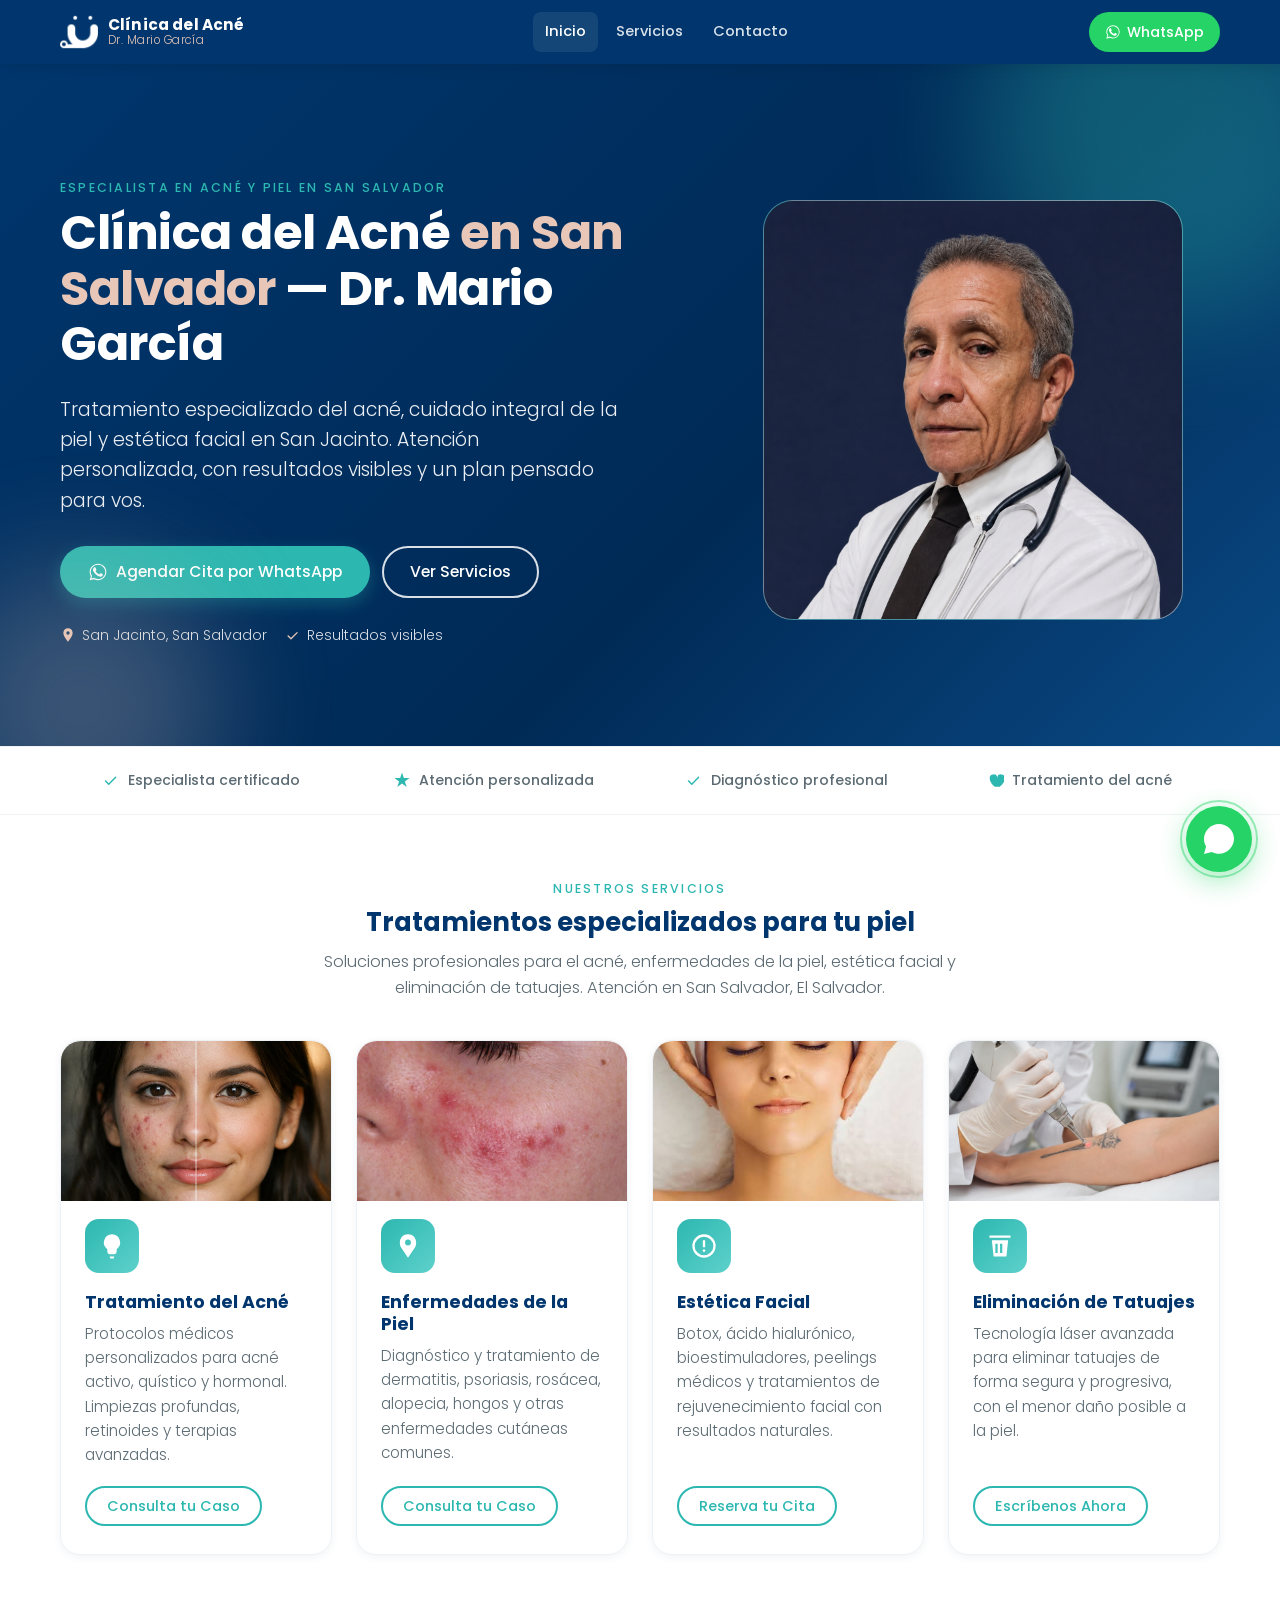
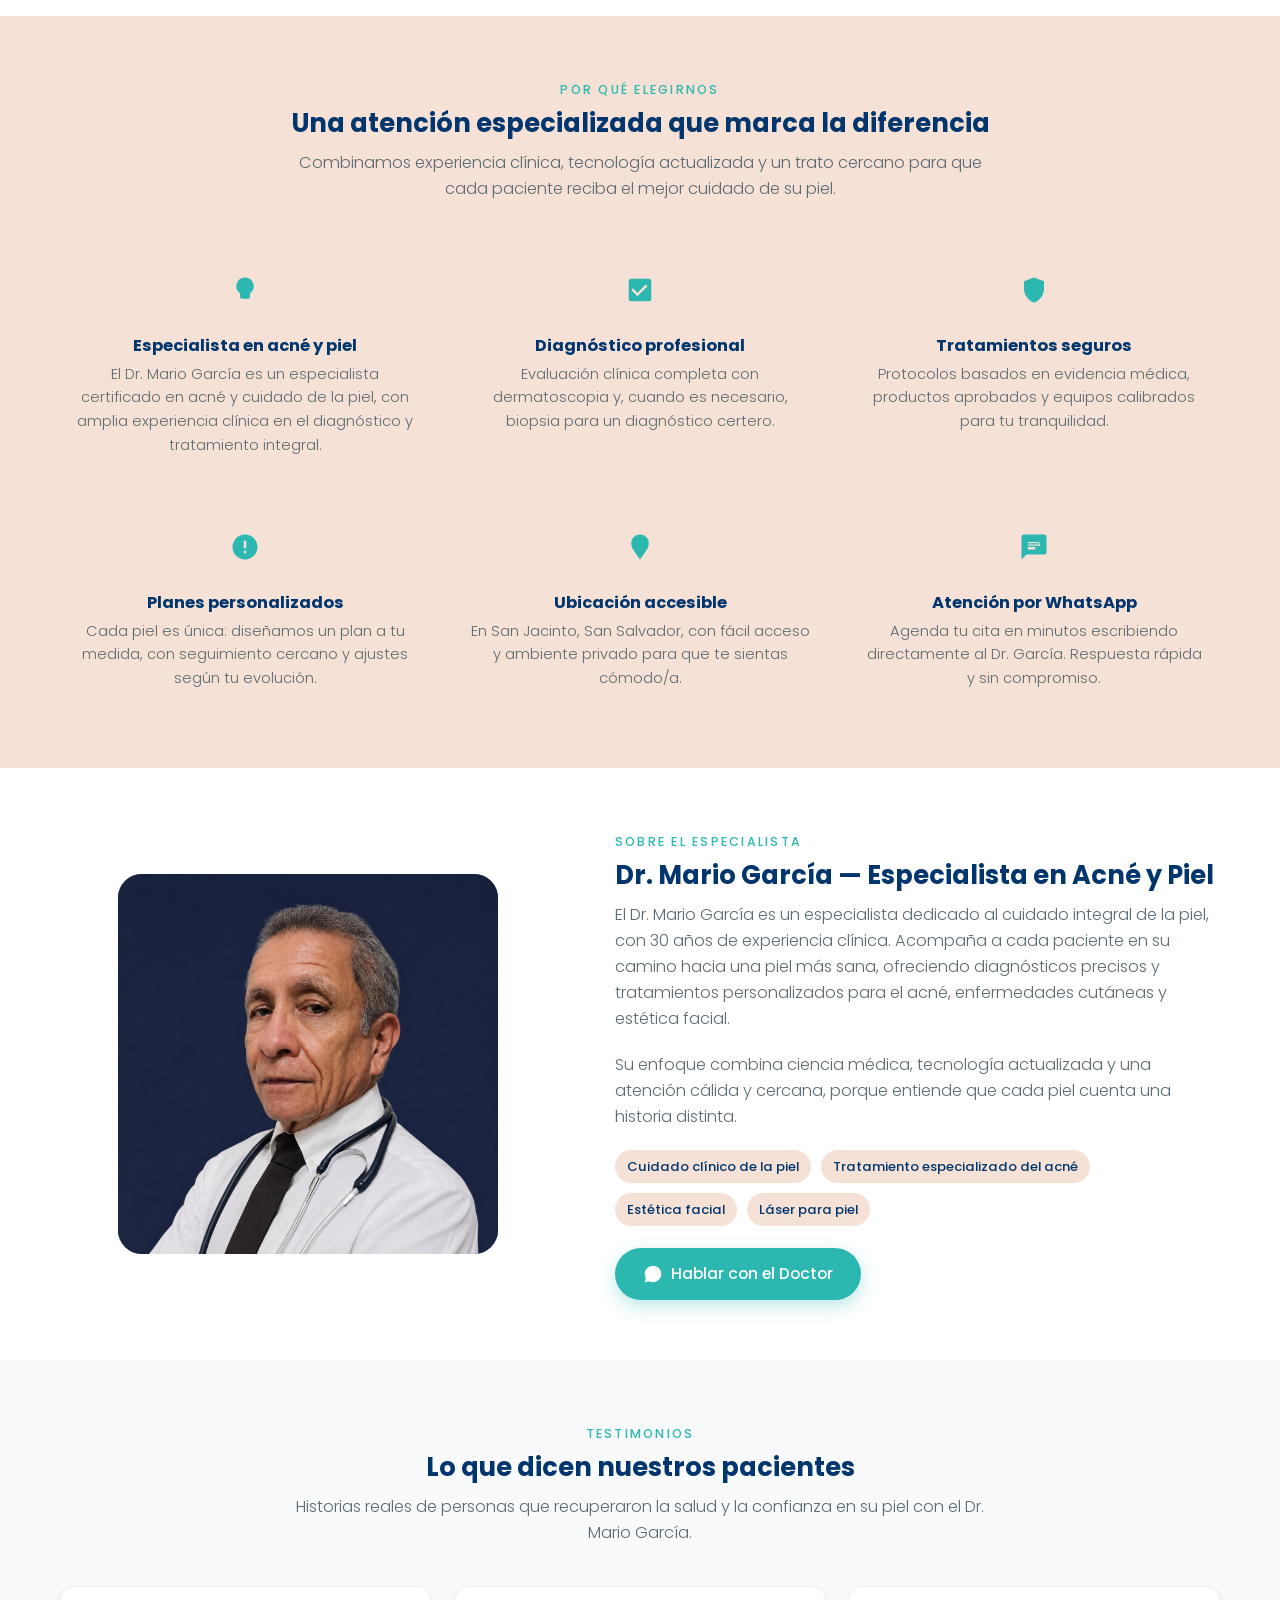
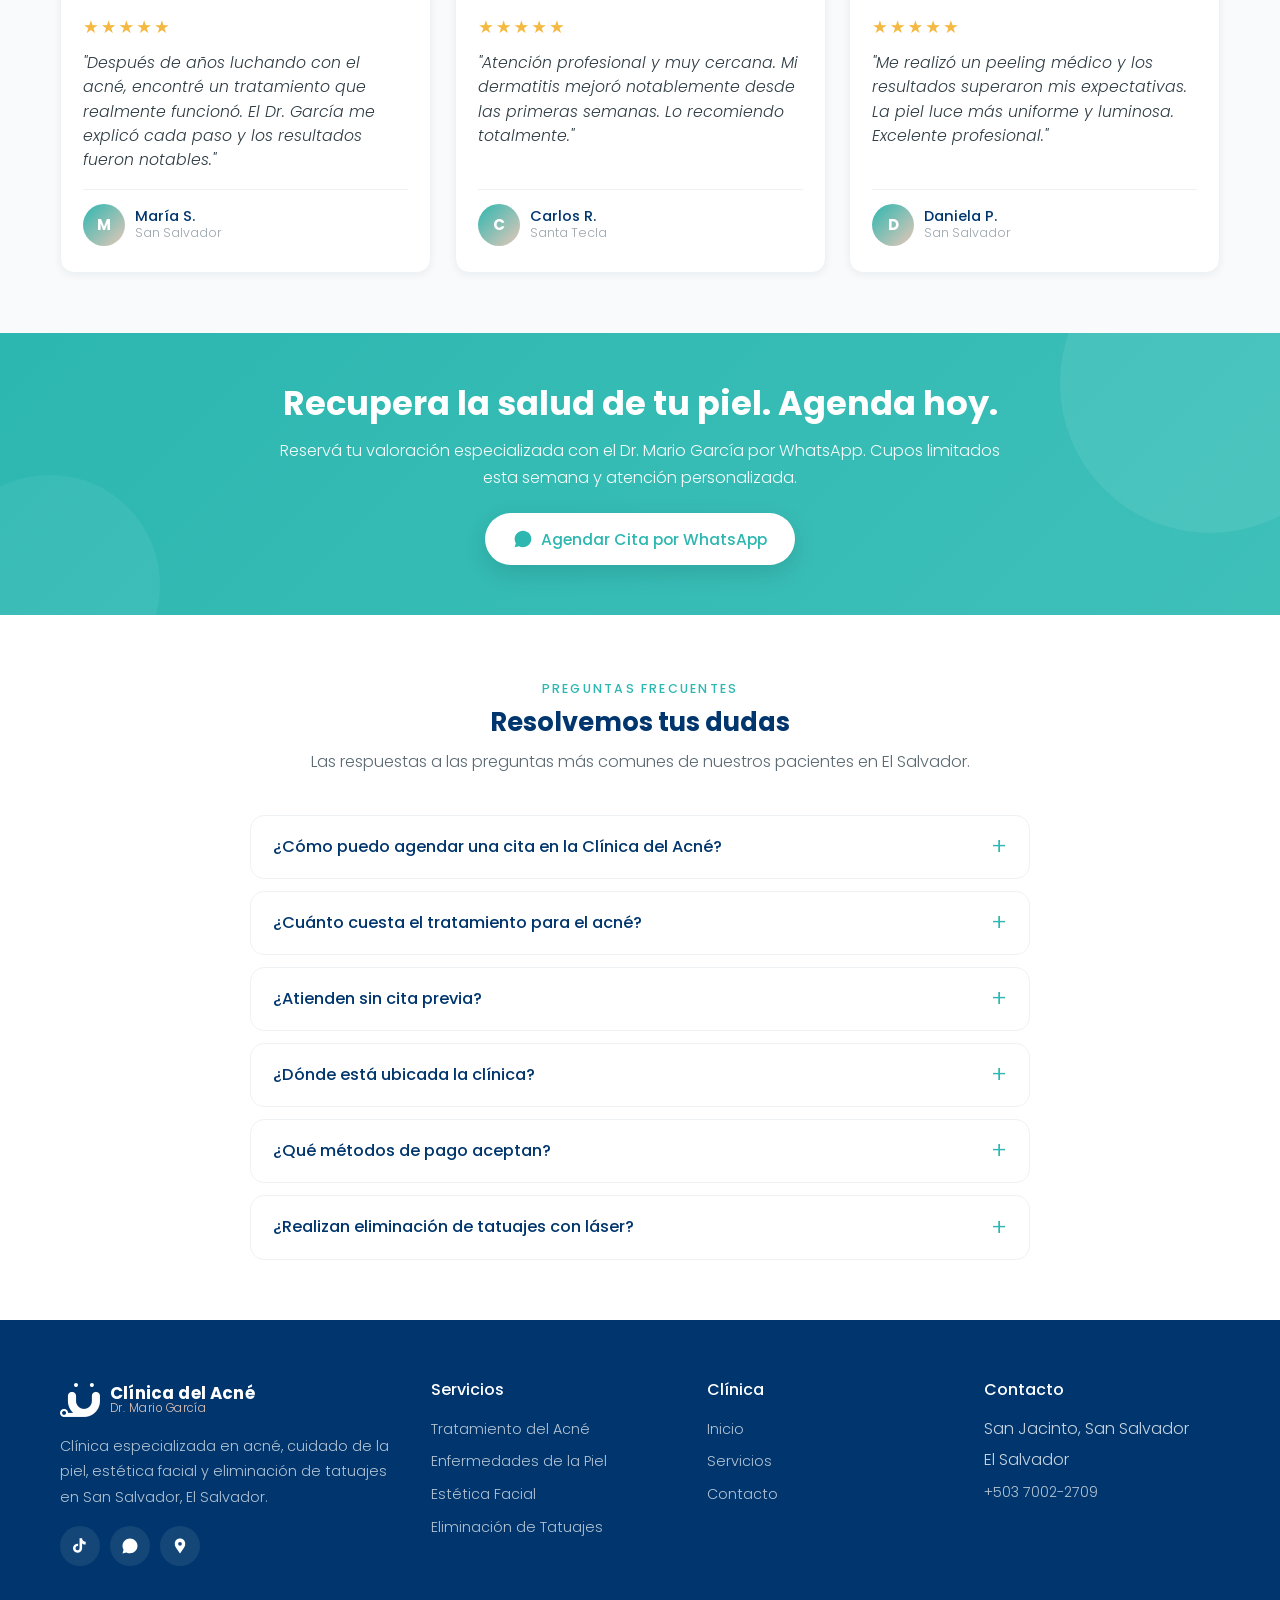
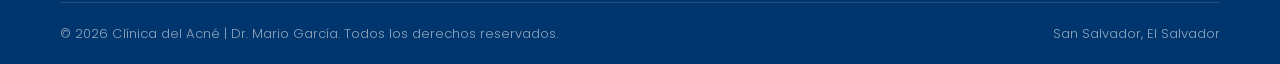
==== index.html @ fd770499 "Add files via upload" ====
<!DOCTYPE html>
<html lang="es-SV">
<head>
<meta charset="UTF-8">
<meta name="viewport" content="width=device-width, initial-scale=1.0">
<title>Clínica del Acné | Dr. Mario García — Especialista en Acné y Piel en San Salvador</title>
<meta name="description" content="Clínica especializada en acné y cuidado de la piel en San Jacinto, San Salvador. Tratamientos personalizados con el Dr. Mario García. Agenda tu cita por WhatsApp.">
<meta name="robots" content="index, follow">
<meta name="theme-color" content="#00366D">
<meta name="geo.region" content="SV-SS">
<meta name="geo.placename" content="San Jacinto, San Salvador, El Salvador">

<link rel="canonical" href="https://clinicadelacne.com.sv/">
<link rel="preconnect" href="https://fonts.googleapis.com">
<link rel="preconnect" href="https://fonts.gstatic.com" crossorigin>
<link rel="stylesheet" href="https://fonts.googleapis.com/css2?family=Poppins:wght@300;500;700&display=swap">
<link rel="stylesheet" href="style.css">

<meta property="og:type" content="website">
<meta property="og:locale" content="es_SV">
<meta property="og:site_name" content="Clínica del Acné | Dr. Mario García">
<meta property="og:title" content="Clínica del Acné | Dr. Mario García — Especialista en Acné y Piel en San Salvador">
<meta property="og:description" content="Tratamiento especializado de acné y cuidado de la piel en San Jacinto, San Salvador. Agenda tu cita por WhatsApp con el Dr. Mario García.">
<meta property="og:url" content="https://clinicadelacne.com.sv/">
<meta property="og:image" content="https://clinicadelacne.com.sv/og-image.jpg">
<meta name="twitter:card" content="summary_large_image">
<meta name="twitter:title" content="Clínica del Acné | Dr. Mario García — Especialista en Acné y Piel en San Salvador">
<meta name="twitter:description" content="Especialista en acné y piel en San Salvador. Tratamientos personalizados con el Dr. Mario García. Agenda por WhatsApp.">
<meta name="twitter:image" content="https://clinicadelacne.com.sv/og-image.jpg">

<script type="application/ld+json">
{
  "@context":"https://schema.org",
  "@type":"MedicalClinic",
  "name":"Clínica del Acné | Dr. Mario García",
  "alternateName":"Clínica del Acné",
  "description":"Clínica especializada en el tratamiento del acné, cuidado de la piel y estética facial en San Salvador, El Salvador.",
  "url":"https://clinicadelacne.com.sv/",
  "telephone":"+50370022709",
  "priceRange":"$$",
  "image":"https://clinicadelacne.com.sv/og-image.jpg",
  "logo":"https://clinicadelacne.com.sv/logo.svg",
  "medicalSpecialty":["Dermatology"],
  "availableService":[
    {"@type":"MedicalProcedure","name":"Tratamiento del Acné"},
    {"@type":"MedicalProcedure","name":"Enfermedades de la Piel"},
    {"@type":"MedicalProcedure","name":"Estética Facial"},
    {"@type":"MedicalProcedure","name":"Eliminación de Tatuajes"}
  ],
  "address":{
    "@type":"PostalAddress",
    "streetAddress":"San Jacinto",
    "addressLocality":"San Salvador",
    "addressRegion":"San Salvador",
    "addressCountry":"SV"
  },
  "geo":{
    "@type":"GeoCoordinates",
    "latitude":13.6847,
    "longitude":-89.1842
  },
  "openingHoursSpecification":[
    {"@type":"OpeningHoursSpecification","dayOfWeek":["Monday","Tuesday","Wednesday","Thursday","Friday"],"opens":"08:00","closes":"17:00"},
    {"@type":"OpeningHoursSpecification","dayOfWeek":"Saturday","opens":"08:00","closes":"12:00"}
  ],
  "sameAs":["https://www.tiktok.com/@clinicadelacne"],
  "hasMap":"https://maps.app.goo.gl/4eMmH4ngGZs48LqR9",
  "founder":{
    "@type":"Physician",
    "name":"Dr. Mario García",
    "jobTitle":"Especialista en Acné y Piel",
    "medicalSpecialty":"Dermatology"
  }
}
</script>
</head>
<body>

<a class="skip" href="#main">Saltar al contenido principal</a>

<!-- Navbar -->
<header class="nav" role="banner">
  <div class="container nav-inner">
    <a href="index.html" class="brand" aria-label="Clínica del Acné - Inicio">
      <span class="brand-mark" aria-hidden="true">
        <img src="assets/images/logo/Logo_Clinica_del_Acne.png" alt="" width="38" height="38" loading="eager">
      </span>
      <span class="brand-text">
        <span class="brand-name">Clínica del Acné</span>
        <span class="brand-sub">Dr. Mario García</span>
      </span>
    </a>
    <nav class="nav-links" aria-label="Navegación principal">
      <a href="index.html" class="active" aria-current="page">Inicio</a>
      <a href="servicios.html">Servicios</a>
      <a href="contacto.html">Contacto</a>
    </nav>
    <a class="nav-cta js-wa" href="#" data-msg="Hola, quiero agendar una cita en la Clínica del Acné." aria-label="Escríbenos por WhatsApp">
      <svg viewBox="0 0 24 24" fill="currentColor" aria-hidden="true"><path d="M17.5 14.4c-.3-.1-1.7-.8-2-.9-.3-.1-.5-.1-.7.1-.2.3-.8.9-.9 1.1-.2.2-.3.2-.6.1-.3-.1-1.3-.5-2.4-1.5-.9-.8-1.5-1.8-1.7-2.1-.2-.3 0-.4.1-.6.1-.1.3-.3.4-.5.1-.2.2-.3.3-.5.1-.2 0-.4 0-.5-.1-.1-.7-1.6-.9-2.2-.2-.6-.5-.5-.7-.5h-.6c-.2 0-.5.1-.8.4-.3.3-1 1-1 2.5s1.1 2.9 1.2 3.1c.1.2 2.1 3.2 5 4.5.7.3 1.2.5 1.6.6.7.2 1.3.2 1.8.1.5-.1 1.7-.7 1.9-1.4.2-.7.2-1.2.2-1.4-.1-.1-.3-.2-.6-.3zM12 2C6.5 2 2 6.5 2 12c0 1.8.5 3.5 1.4 5L2 22l5.2-1.4c1.4.8 3.1 1.2 4.8 1.2 5.5 0 10-4.5 10-10S17.5 2 12 2zm0 18.3c-1.6 0-3.1-.4-4.4-1.2l-.3-.2-3.3.9.9-3.2-.2-.3C3.7 15.1 3.3 13.6 3.3 12 3.3 7.2 7.2 3.3 12 3.3s8.7 3.9 8.7 8.7c0 4.8-3.9 8.6-8.7 8.6z"/></svg>
      <span>WhatsApp</span>
    </a>
  </div>
</header>

<main id="main">

<!-- Hero -->
<section class="hero">
  <div class="container hero-grid">
    <div class="reveal">
      <span class="eyebrow">Especialista en Acné y Piel en San Salvador</span>
      <h1>Clínica del Acné <span class="accent">en San Salvador</span> — Dr. Mario García</h1>
      <p class="lead">Tratamiento especializado del acné, cuidado integral de la piel y estética facial en San Jacinto. Atención personalizada, con resultados visibles y un plan pensado para vos.</p>
      <div class="hero-cta">
        <a class="btn btn-primary js-wa" href="#" data-msg="Hola, quiero agendar una cita en la Clínica del Acné.">
          <svg viewBox="0 0 24 24" fill="currentColor" aria-hidden="true"><path d="M17.5 14.4c-.3-.1-1.7-.8-2-.9-.3-.1-.5-.1-.7.1-.2.3-.8.9-.9 1.1-.2.2-.3.2-.6.1-.3-.1-1.3-.5-2.4-1.5-.9-.8-1.5-1.8-1.7-2.1-.2-.3 0-.4.1-.6.1-.1.3-.3.4-.5.1-.2.2-.3.3-.5.1-.2 0-.4 0-.5-.1-.1-.7-1.6-.9-2.2-.2-.6-.5-.5-.7-.5h-.6c-.2 0-.5.1-.8.4-.3.3-1 1-1 2.5s1.1 2.9 1.2 3.1c.1.2 2.1 3.2 5 4.5.7.3 1.2.5 1.6.6.7.2 1.3.2 1.8.1.5-.1 1.7-.7 1.9-1.4.2-.7.2-1.2.2-1.4-.1-.1-.3-.2-.6-.3zM12 2C6.5 2 2 6.5 2 12c0 1.8.5 3.5 1.4 5L2 22l5.2-1.4c1.4.8 3.1 1.2 4.8 1.2 5.5 0 10-4.5 10-10S17.5 2 12 2zm0 18.3c-1.6 0-3.1-.4-4.4-1.2l-.3-.2-3.3.9.9-3.2-.2-.3C3.7 15.1 3.3 13.6 3.3 12 3.3 7.2 7.2 3.3 12 3.3s8.7 3.9 8.7 8.7c0 4.8-3.9 8.6-8.7 8.6z"/></svg>
          Agendar Cita por WhatsApp
        </a>
        <a class="btn btn-outline" href="servicios.html">Ver Servicios</a>
      </div>
      <div class="hero-meta">
        <span>
          <svg viewBox="0 0 24 24" fill="currentColor" aria-hidden="true"><path d="M12 2C8 2 5 5 5 9c0 5 7 13 7 13s7-8 7-13c0-4-3-7-7-7zm0 9.5a2.5 2.5 0 110-5 2.5 2.5 0 010 5z"/></svg>
          San Jacinto, San Salvador
        </span>
        <span>
          <svg viewBox="0 0 24 24" fill="currentColor" aria-hidden="true"><path d="M9 16.2l-3.5-3.5a1 1 0 10-1.4 1.4l4.2 4.2a1 1 0 001.4 0l9.2-9.2a1 1 0 00-1.4-1.4L9 16.2z"/></svg>
          Resultados visibles
        </span>
      </div>
    </div>
    <div class="hero-visual reveal reveal-d2">
      <img src="assets/images/doctor/Dr_MarioGarcia_ClinicaDelAcne.png" alt="Dr. Mario García, especialista en acné y piel" width="420" height="420" loading="eager">
    </div>
  </div>
</section>

<!-- Trust strip -->
<section class="trust" aria-label="Confianza">
  <div class="container">
    <div class="trust-grid">
      <div class="trust-item">
        <svg viewBox="0 0 24 24" fill="currentColor" aria-hidden="true"><path d="M9 16.2l-3.5-3.5a1 1 0 10-1.4 1.4l4.2 4.2a1 1 0 001.4 0l9.2-9.2a1 1 0 00-1.4-1.4L9 16.2z"/></svg>
        Especialista certificado
      </div>
      <div class="trust-item">
        <svg viewBox="0 0 24 24" fill="currentColor" aria-hidden="true"><path d="M12 2l2.4 7.4H22l-6.2 4.5 2.4 7.3L12 16.7 5.8 21.2l2.4-7.3L2 9.4h7.6L12 2z"/></svg>
        Atención personalizada
      </div>
      <div class="trust-item">
        <svg viewBox="0 0 24 24" fill="currentColor" aria-hidden="true"><path d="M9 16.2l-3.5-3.5a1 1 0 10-1.4 1.4l4.2 4.2a1 1 0 001.4 0l9.2-9.2a1 1 0 00-1.4-1.4L9 16.2z"/></svg>
        Diagnóstico profesional
      </div>
      <div class="trust-item">
        <svg viewBox="0 0 24 24" fill="currentColor" aria-hidden="true"><path d="M12 21s-7-4.5-7-11a5 5 0 0110-1 5 5 0 0110 1c0 6.5-7 11-7 11h-6z"/></svg>
        Tratamiento del acné
      </div>
    </div>
  </div>
</section>

<!-- Servicios destacados -->
<section class="section" id="servicios">
  <div class="container">
    <div class="section-head reveal">
      <span class="eyebrow">Nuestros Servicios</span>
      <h2>Tratamientos especializados para tu piel</h2>
      <p>Soluciones profesionales para el acné, enfermedades de la piel, estética facial y eliminación de tatuajes. Atención en San Salvador, El Salvador.</p>
    </div>
    <div class="grid grid-4">

      <article class="card reveal">
        <div class="card-image">
          <img src="assets/images/servicios/tratamiento-acne-san-salvador.png" alt="Tratamiento especializado del acné en San Salvador" width="600" height="320" loading="lazy">
        </div>
        <div class="card-icon" aria-hidden="true">
          <svg viewBox="0 0 24 24" fill="currentColor"><path d="M12 2a7 7 0 00-4 12.7V17a2 2 0 002 2h4a2 2 0 002-2v-2.3A7 7 0 0012 2zm-2 19a2 2 0 004 0h-4z"/></svg>
        </div>
        <h3>Tratamiento del Acné</h3>
        <p>Protocolos médicos personalizados para acné activo, quístico y hormonal. Limpiezas profundas, retinoides y terapias avanzadas.</p>
        <a class="btn btn-ghost js-wa" href="#" data-msg="Hola, quiero información sobre el tratamiento para el acné.">Consulta tu Caso</a>
      </article>

      <article class="card reveal reveal-d1">
        <div class="card-image">
          <img src="assets/images/servicios/tratamiento-rosacea-san-salvador.jpg" alt="Tratamiento de rosácea y enfermedades de la piel" width="600" height="320" loading="lazy">
        </div>
        <div class="card-icon" aria-hidden="true">
          <svg viewBox="0 0 24 24" fill="currentColor"><path d="M12 2C8 2 5 5 5 9c0 2 .5 3.5 1.5 5L12 22l5.5-8c1-1.5 1.5-3 1.5-5 0-4-3-7-7-7zm0 9.5a2.5 2.5 0 110-5 2.5 2.5 0 010 5z"/></svg>
        </div>
        <h3>Enfermedades de la Piel</h3>
        <p>Diagnóstico y tratamiento de dermatitis, psoriasis, rosácea, alopecia, hongos y otras enfermedades cutáneas comunes.</p>
        <a class="btn btn-ghost js-wa" href="#" data-msg="Hola, quiero consultar sobre un problema de piel que tengo.">Consulta tu Caso</a>
      </article>

      <article class="card reveal reveal-d2">
        <div class="card-image">
          <img src="assets/images/servicios/tratamiento-estetica-facial-san-salvador.jfif" alt="Tratamiento de estética facial en San Salvador" width="600" height="320" loading="lazy">
        </div>
        <div class="card-icon" aria-hidden="true">
          <svg viewBox="0 0 24 24" fill="currentColor"><path d="M12 2a10 10 0 100 20 10 10 0 000-20zm0 18a8 8 0 110-16 8 8 0 010 16zm-1-13h2v6h-2V7zm0 8h2v2h-2v-2z"/></svg>
        </div>
        <h3>Estética Facial</h3>
        <p>Botox, ácido hialurónico, bioestimuladores, peelings médicos y tratamientos de rejuvenecimiento facial con resultados naturales.</p>
        <a class="btn btn-ghost js-wa" href="#" data-msg="Hola, me interesan los tratamientos de estética facial.">Reserva tu Cita</a>
      </article>

      <article class="card reveal reveal-d3">
        <div class="card-image">
          <img src="assets/images/servicios/Tratamiento-eliminacion-tatuajes-el-salvador.png" alt="Eliminación de tatuajes con láser en El Salvador" width="600" height="320" loading="lazy">
        </div>
        <div class="card-icon" aria-hidden="true">
          <svg viewBox="0 0 24 24" fill="currentColor"><path d="M3 3h18v2H3V3zm2 4h14l-1.5 14h-11L5 7zm3 3v8h2v-8H8zm4 0v8h2v-8h-2z"/></svg>
        </div>
        <h3>Eliminación de Tatuajes</h3>
        <p>Tecnología láser avanzada para eliminar tatuajes de forma segura y progresiva, con el menor daño posible a la piel.</p>
        <a class="btn btn-ghost js-wa" href="#" data-msg="Hola, quiero consultar sobre eliminación de tatuajes con láser.">Escríbenos Ahora</a>
      </article>

    </div>
  </div>
</section>

<!-- Por qué elegirnos -->
<section class="section section-rose">
  <div class="container">
    <div class="section-head reveal">
      <span class="eyebrow">Por Qué Elegirnos</span>
      <h2>Una atención especializada que marca la diferencia</h2>
      <p>Combinamos experiencia clínica, tecnología actualizada y un trato cercano para que cada paciente reciba el mejor cuidado de su piel.</p>
    </div>
    <div class="grid grid-3">
      <div class="benefit reveal">
        <div class="benefit-icon" aria-hidden="true">
          <svg viewBox="0 0 24 24" fill="currentColor"><path d="M12 2a7 7 0 00-4 12.7V17a2 2 0 002 2h4a2 2 0 002-2v-2.3A7 7 0 0012 2z"/></svg>
        </div>
        <h3>Especialista en acné y piel</h3>
        <p>El Dr. Mario García es un especialista certificado en acné y cuidado de la piel, con amplia experiencia clínica en el diagnóstico y tratamiento integral.</p>
      </div>
      <div class="benefit reveal reveal-d1">
        <div class="benefit-icon" aria-hidden="true">
          <svg viewBox="0 0 24 24" fill="currentColor"><path d="M19 3H5a2 2 0 00-2 2v14a2 2 0 002 2h14a2 2 0 002-2V5a2 2 0 00-2-2zm-9 14l-5-5 1.4-1.4L10 14.2l6.6-6.6L18 9l-8 8z"/></svg>
        </div>
        <h3>Diagnóstico profesional</h3>
        <p>Evaluación clínica completa con dermatoscopia y, cuando es necesario, biopsia para un diagnóstico certero.</p>
      </div>
      <div class="benefit reveal reveal-d2">
        <div class="benefit-icon" aria-hidden="true">
          <svg viewBox="0 0 24 24" fill="currentColor"><path d="M12 2L4 5v6c0 5 3.4 9.6 8 11 4.6-1.4 8-6 8-11V5l-8-3z"/></svg>
        </div>
        <h3>Tratamientos seguros</h3>
        <p>Protocolos basados en evidencia médica, productos aprobados y equipos calibrados para tu tranquilidad.</p>
      </div>
      <div class="benefit reveal">
        <div class="benefit-icon" aria-hidden="true">
          <svg viewBox="0 0 24 24" fill="currentColor"><path d="M12 2a10 10 0 100 20 10 10 0 000-20zm1 15h-2v-2h2v2zm0-4h-2V7h2v6z"/></svg>
        </div>
        <h3>Planes personalizados</h3>
        <p>Cada piel es única: diseñamos un plan a tu medida, con seguimiento cercano y ajustes según tu evolución.</p>
      </div>
      <div class="benefit reveal reveal-d1">
        <div class="benefit-icon" aria-hidden="true">
          <svg viewBox="0 0 24 24" fill="currentColor"><path d="M12 2C8 2 5 5 5 9c0 2 .5 3.5 1.5 5L12 22l5.5-8c1-1.5 1.5-3 1.5-5 0-4-3-7-7-7z"/></svg>
        </div>
        <h3>Ubicación accesible</h3>
        <p>En San Jacinto, San Salvador, con fácil acceso y ambiente privado para que te sientas cómodo/a.</p>
      </div>
      <div class="benefit reveal reveal-d2">
        <div class="benefit-icon" aria-hidden="true">
          <svg viewBox="0 0 24 24" fill="currentColor"><path d="M20 2H4a2 2 0 00-2 2v18l4-4h14a2 2 0 002-2V4a2 2 0 00-2-2zM7 9h10v2H7V9zm6 5H7v-2h6v2zm3-4H7V8h9v2z"/></svg>
        </div>
        <h3>Atención por WhatsApp</h3>
        <p>Agenda tu cita en minutos escribiendo directamente al Dr. García. Respuesta rápida y sin compromiso.</p>
      </div>
    </div>
  </div>
</section>

<!-- Sobre el Doctor -->
<section class="section">
  <div class="container about-grid">
    <div class="about-visual reveal">
      <img src="assets/images/doctor/Dr_MarioGarcia_ClinicaDelAcne.png" alt="Dr. Mario García, especialista en acné y piel" width="380" height="380" loading="lazy">
    </div>
    <div class="about-content reveal reveal-d1">
      <span class="eyebrow">Sobre el Especialista</span>
      <h2>Dr. Mario García — Especialista en Acné y Piel</h2>
      <p>El Dr. Mario García es un especialista dedicado al cuidado integral de la piel, con 30 años de experiencia clínica. Acompaña a cada paciente en su camino hacia una piel más sana, ofreciendo diagnósticos precisos y tratamientos personalizados para el acné, enfermedades cutáneas y estética facial.</p>
      <p>Su enfoque combina ciencia médica, tecnología actualizada y una atención cálida y cercana, porque entiende que cada piel cuenta una historia distinta.</p>
      <div class="about-creds">
        <span class="cred">Cuidado clínico de la piel</span>
        <span class="cred">Tratamiento especializado del acné</span>
        <span class="cred">Estética facial</span>
        <span class="cred">Láser para piel</span>
      </div>
      <a class="btn btn-primary js-wa" href="#" data-msg="Hola, quiero hablar con el Dr. Mario García sobre mi caso.">
        <svg viewBox="0 0 24 24" fill="currentColor" aria-hidden="true" width="20" height="20"><path d="M17.5 14.4c-.3-.1-1.7-.8-2-.9-.3-.1-.5-.1-.7.1-.2.3-.8.9-.9 1.1-.2.2-.3.2-.6.1-.3-.1-1.3-.5-2.4-1.5-.9-.8-1.5-1.8-1.7-2.1-.2-.3 0-.4.1-.6.1-.1.3-.3.4-.5.1-.2.2-.3.3-.5.1-.2 0-.4 0-.5-.1-.1-.7-1.6-.9-2.2-.2-.6-.5-.5-.7-.5h-.6c-.2 0-.5.1-.8.4-.3.3-1 1-1 2.5s1.1 2.9 1.2 3.1c.1.2 2.1 3.2 5 4.5.7.3 1.2.5 1.6.6.7.2 1.3.2 1.8.1.5-.1 1.7-.7 1.9-1.4.2-.7.2-1.2.2-1.4-.1-.1-.3-.2-.6-.3zM12 2C6.5 2 2 6.5 2 12c0 1.8.5 3.5 1.4 5L2 22l5.2-1.4c1.4.8 3.1 1.2 4.8 1.2 5.5 0 10-4.5 10-10S17.5 2 12 2z"/></svg>
        Hablar con el Doctor
      </a>
    </div>
  </div>
</section>

<!-- Testimonios -->
<section class="section section-gray">
  <div class="container">
    <div class="section-head reveal">
      <span class="eyebrow">Testimonios</span>
      <h2>Lo que dicen nuestros pacientes</h2>
      <p>Historias reales de personas que recuperaron la salud y la confianza en su piel con el Dr. Mario García.</p>
    </div>
    <div class="grid grid-3">
      <article class="testimonial reveal">
        <div class="testimonial-stars" aria-label="5 de 5 estrellas">★★★★★</div>
        <blockquote>"Después de años luchando con el acné, encontré un tratamiento que realmente funcionó. El Dr. García me explicó cada paso y los resultados fueron notables."</blockquote>
        <div class="testimonial-author">
          <div class="testimonial-avatar" aria-hidden="true">M</div>
          <div class="testimonial-meta">
            <div class="testimonial-name">María S.</div>
            <div class="testimonial-loc">San Salvador</div>
          </div>
        </div>
      </article>
      <article class="testimonial reveal reveal-d1">
        <div class="testimonial-stars" aria-label="5 de 5 estrellas">★★★★★</div>
        <blockquote>"Atención profesional y muy cercana. Mi dermatitis mejoró notablemente desde las primeras semanas. Lo recomiendo totalmente."</blockquote>
        <div class="testimonial-author">
          <div class="testimonial-avatar" aria-hidden="true">C</div>
          <div class="testimonial-meta">
            <div class="testimonial-name">Carlos R.</div>
            <div class="testimonial-loc">Santa Tecla</div>
          </div>
        </div>
      </article>
      <article class="testimonial reveal reveal-d2">
        <div class="testimonial-stars" aria-label="5 de 5 estrellas">★★★★★</div>
        <blockquote>"Me realizó un peeling médico y los resultados superaron mis expectativas. La piel luce más uniforme y luminosa. Excelente profesional."</blockquote>
        <div class="testimonial-author">
          <div class="testimonial-avatar" aria-hidden="true">D</div>
          <div class="testimonial-meta">
            <div class="testimonial-name">Daniela P.</div>
            <div class="testimonial-loc">San Salvador</div>
          </div>
        </div>
      </article>
    </div>
  </div>
</section>

<!-- CTA strip -->
<section class="cta-strip">
  <div class="cta-strip-inner reveal">
    <h2>Recupera la salud de tu piel. Agenda hoy.</h2>
    <p>Reservá tu valoración especializada con el Dr. Mario García por WhatsApp. Cupos limitados esta semana y atención personalizada.</p>
    <a class="btn btn-primary js-wa" href="#" data-msg="Hola, quiero reservar mi cita con el Dr. Mario García.">
      <svg viewBox="0 0 24 24" fill="currentColor" width="20" height="20" aria-hidden="true"><path d="M17.5 14.4c-.3-.1-1.7-.8-2-.9-.3-.1-.5-.1-.7.1-.2.3-.8.9-.9 1.1-.2.2-.3.2-.6.1-.3-.1-1.3-.5-2.4-1.5-.9-.8-1.5-1.8-1.7-2.1-.2-.3 0-.4.1-.6.1-.1.3-.3.4-.5.1-.2.2-.3.3-.5.1-.2 0-.4 0-.5-.1-.1-.7-1.6-.9-2.2-.2-.6-.5-.5-.7-.5h-.6c-.2 0-.5.1-.8.4-.3.3-1 1-1 2.5s1.1 2.9 1.2 3.1c.1.2 2.1 3.2 5 4.5.7.3 1.2.5 1.6.6.7.2 1.3.2 1.8.1.5-.1 1.7-.7 1.9-1.4.2-.7.2-1.2.2-1.4-.1-.1-.3-.2-.6-.3zM12 2C6.5 2 2 6.5 2 12c0 1.8.5 3.5 1.4 5L2 22l5.2-1.4c1.4.8 3.1 1.2 4.8 1.2 5.5 0 10-4.5 10-10S17.5 2 12 2z"/></svg>
      Agendar Cita por WhatsApp
    </a>
  </div>
</section>

<!-- FAQ -->
<section class="section">
  <div class="container">
    <div class="section-head reveal">
      <span class="eyebrow">Preguntas Frecuentes</span>
      <h2>Resolvemos tus dudas</h2>
      <p>Las respuestas a las preguntas más comunes de nuestros pacientes en El Salvador.</p>
    </div>
    <div class="faq reveal">
      <details>
        <summary>¿Cómo puedo agendar una cita en la Clínica del Acné?</summary>
        <p>La forma más rápida es escribirnos por WhatsApp al <strong>+503 7002-2709</strong>. Te confirmaremos disponibilidad y los pasos a seguir para tu primera consulta con el Dr. Mario García.</p>
      </details>
      <details>
        <summary>¿Cuánto cuesta el tratamiento para el acné?</summary>
        <p>El costo depende del tipo de acné, la severidad y el protocolo recomendado. En la primera consulta el Dr. García evaluará tu caso y te presentará un plan personalizado con su inversión. Escríbenos por WhatsApp para más detalles.</p>
      </details>
      <details>
        <summary>¿Atienden sin cita previa?</summary>
        <p>Recomendamos agendar cita previamente para brindarte una atención sin prisas. Sin embargo, puedes escribirnos por WhatsApp el mismo día y haremos lo posible por atenderte según disponibilidad.</p>
      </details>
      <details>
        <summary>¿Dónde está ubicada la clínica?</summary>
        <p>Estamos en San Jacinto, San Salvador, El Salvador. Puedes ver la ubicación exacta en nuestro mapa de Google. Te enviaremos las indicaciones completas al confirmar tu cita por WhatsApp.</p>
      </details>
      <details>
        <summary>¿Qué métodos de pago aceptan?</summary>
        <p>Aceptamos efectivo y las formas de pago más comunes en El Salvador. Confirma los detalles al momento de agendar tu cita por WhatsApp.</p>
      </details>
      <details>
        <summary>¿Realizan eliminación de tatuajes con láser?</summary>
        <p>Sí. Utilizamos tecnología láser adecuada para reducir y eliminar tatuajes de forma progresiva y segura. El número de sesiones depende del tamaño, color y antigüedad del tatuaje.</p>
      </details>
    </div>
  </div>
</section>

</main>

<!-- Footer -->
<footer class="footer" role="contentinfo">
  <div class="container">
    <div class="footer-grid">
      <div class="footer-col">
        <div class="footer-brand">
          <span class="brand-mark" aria-hidden="true">
            <img src="assets/images/logo/Logo_Clinica_del_Acne.png" alt="" width="40" height="40" loading="lazy">
          </span>
          <span class="brand-text">
            <span class="brand-name">Clínica del Acné</span>
            <span class="brand-sub">Dr. Mario García</span>
          </span>
        </div>
        <p>Clínica especializada en acné, cuidado de la piel, estética facial y eliminación de tatuajes en San Salvador, El Salvador.</p>
        <div class="footer-social" aria-label="Redes sociales">
          <a href="https://www.tiktok.com/@clinicadelacne" target="_blank" rel="noopener" aria-label="TikTok">
            <svg viewBox="0 0 24 24" fill="currentColor"><path d="M19.6 6.3a4.8 4.8 0 01-3.4-1.4 4.8 4.8 0 01-1.4-3.4h-3.4v13.4a2.7 2.7 0 11-1.9-2.6V8.9a6.1 6.1 0 105.3 6V8.5a8.1 8.1 0 004.8 1.6V6.3z"/></svg>
          </a>
          <a class="js-wa" href="#" data-msg="Hola, quiero agendar una cita en la Clínica del Acné." aria-label="WhatsApp" target="_blank" rel="noopener">
            <svg viewBox="0 0 24 24" fill="currentColor"><path d="M17.5 14.4c-.3-.1-1.7-.8-2-.9-.3-.1-.5-.1-.7.1-.2.3-.8.9-.9 1.1-.2.2-.3.2-.6.1-.3-.1-1.3-.5-2.4-1.5-.9-.8-1.5-1.8-1.7-2.1-.2-.3 0-.4.1-.6.1-.1.3-.3.4-.5.1-.2.2-.3.3-.5.1-.2 0-.4 0-.5-.1-.1-.7-1.6-.9-2.2-.2-.6-.5-.5-.7-.5h-.6c-.2 0-.5.1-.8.4-.3.3-1 1-1 2.5s1.1 2.9 1.2 3.1c.1.2 2.1 3.2 5 4.5.7.3 1.2.5 1.6.6.7.2 1.3.2 1.8.1.5-.1 1.7-.7 1.9-1.4.2-.7.2-1.2.2-1.4-.1-.1-.3-.2-.6-.3zM12 2C6.5 2 2 6.5 2 12c0 1.8.5 3.5 1.4 5L2 22l5.2-1.4c1.4.8 3.1 1.2 4.8 1.2 5.5 0 10-4.5 10-10S17.5 2 12 2z"/></svg>
          </a>
          <a href="https://maps.app.goo.gl/4eMmH4ngGZs48LqR9" target="_blank" rel="noopener" aria-label="Google Maps">
            <svg viewBox="0 0 24 24" fill="currentColor"><path d="M12 2C8 2 5 5 5 9c0 2 .5 3.5 1.5 5L12 22l5.5-8c1-1.5 1.5-3 1.5-5 0-4-3-7-7-7zm0 9.5a2.5 2.5 0 110-5 2.5 2.5 0 010 5z"/></svg>
          </a>
        </div>
      </div>
      <div class="footer-col">
        <h4>Servicios</h4>
        <ul>
          <li><a href="servicios.html#acne">Tratamiento del Acné</a></li>
          <li><a href="servicios.html#piel">Enfermedades de la Piel</a></li>
          <li><a href="servicios.html#estetica">Estética Facial</a></li>
          <li><a href="servicios.html#tatuajes">Eliminación de Tatuajes</a></li>
        </ul>
      </div>
      <div class="footer-col">
        <h4>Clínica</h4>
        <ul>
          <li><a href="index.html">Inicio</a></li>
          <li><a href="servicios.html">Servicios</a></li>
          <li><a href="contacto.html">Contacto</a></li>
        </ul>
      </div>
      <div class="footer-col">
        <h4>Contacto</h4>
        <ul>
          <li>San Jacinto, San Salvador</li>
          <li>El Salvador</li>
          <li><a class="js-wa" href="#" data-msg="Hola, quiero agendar una cita en la Clínica del Acné.">+503 7002-2709</a></li>
        </ul>
      </div>
    </div>
    <div class="footer-bottom">
      <span>© 2026 Clínica del Acné | Dr. Mario García. Todos los derechos reservados.</span>
      <span>San Salvador, El Salvador</span>
    </div>
  </div>
</footer>

<!-- WhatsApp FAB -->
<a class="fab-wa js-wa" href="#" data-msg="Hola, quiero agendar una cita en la Clínica del Acné." aria-label="Escríbenos por WhatsApp" target="_blank" rel="noopener">
  <svg viewBox="0 0 24 24" fill="currentColor" aria-hidden="true"><path d="M17.5 14.4c-.3-.1-1.7-.8-2-.9-.3-.1-.5-.1-.7.1-.2.3-.8.9-.9 1.1-.2.2-.3.2-.6.1-.3-.1-1.3-.5-2.4-1.5-.9-.8-1.5-1.8-1.7-2.1-.2-.3 0-.4.1-.6.1-.1.3-.3.4-.5.1-.2.2-.3.3-.5.1-.2 0-.4 0-.5-.1-.1-.7-1.6-.9-2.2-.2-.6-.5-.5-.7-.5h-.6c-.2 0-.5.1-.8.4-.3.3-1 1-1 2.5s1.1 2.9 1.2 3.1c.1.2 2.1 3.2 5 4.5.7.3 1.2.5 1.6.6.7.2 1.3.2 1.8.1.5-.1 1.7-.7 1.9-1.4.2-.7.2-1.2.2-1.4-.1-.1-.3-.2-.6-.3zM12 2C6.5 2 2 6.5 2 12c0 1.8.5 3.5 1.4 5L2 22l5.2-1.4c1.4.8 3.1 1.2 4.8 1.2 5.5 0 10-4.5 10-10S17.5 2 12 2z"/></svg>
</a>

<script>
// WhatsApp contextual helper
document.addEventListener('DOMContentLoaded',function(){
  var base='https://wa.me/50370022709?text=';
  document.querySelectorAll('a.js-wa').forEach(function(a){
    var msg=a.getAttribute('data-msg')||'Hola, quiero más información sobre la Clínica del Acné.';
    a.href=base+encodeURIComponent(msg);
    if(!a.hasAttribute('target'))a.setAttribute('target','_blank');
    if(!a.hasAttribute('rel'))a.setAttribute('rel','noopener');
  });
  // Reveal on scroll
  if('IntersectionObserver' in window && !window.matchMedia('(prefers-reduced-motion: reduce)').matches){
    var io=new IntersectionObserver(function(entries){
      entries.forEach(function(e){if(e.isIntersecting){e.target.classList.add('visible');io.unobserve(e.target)}});
    },{threshold:.12,rootMargin:'0px 0px -40px 0px'});
    document.querySelectorAll('.reveal').forEach(function(el){io.observe(el)});
  }else{
    document.querySelectorAll('.reveal').forEach(function(el){el.classList.add('visible')});
  }
});
</script>

</body>
</html>
---- style.css ----
/* ============================================================
   Clínica del Acné | Dr. Mario García — Hoja de estilos
   Mobile-first · Minificado listo para producción
   ============================================================ */

:root{
  --teal:#2CB7B0;
  --teal-dark:#239996;
  --navy:#00366D;
  --navy-dark:#002A56;
  --rose:#E8C7B8;
  --rose-light:#F5E1D5;
  --white:#FFFFFF;
  --gray-50:#F8FAFB;
  --gray-100:#EEF2F4;
  --gray-200:#D9E0E4;
  --gray-400:#9AA5AC;
  --gray-600:#5C6B73;
  --gray-800:#2C3A42;
  --wa-green:#25D366;
  --wa-green-dark:#1DA851;
  --shadow-sm:0 2px 8px rgba(0,54,109,.06);
  --shadow-md:0 6px 20px rgba(0,54,109,.10);
  --shadow-lg:0 16px 40px rgba(0,54,109,.14);
  --radius-sm:8px;
  --radius:14px;
  --radius-lg:20px;
  --container:1200px;
  --font:"Poppins",system-ui,-apple-system,"Segoe UI",Roboto,sans-serif;
}

*,*::before,*::after{box-sizing:border-box}
html{scroll-behavior:smooth;-webkit-text-size-adjust:100%}
body{margin:0;font-family:var(--font);font-weight:300;color:var(--gray-800);background:var(--white);line-height:1.6;-webkit-font-smoothing:antialiased;overflow-x:hidden}
img,svg{display:block;max-width:100%;height:auto}
a{color:var(--teal);text-decoration:none;transition:color .2s}
a:hover{color:var(--teal-dark)}
button{font-family:inherit;cursor:pointer;border:0;background:none}

h1,h2,h3,h4{font-family:var(--font);color:var(--navy);font-weight:700;line-height:1.25;margin:0 0 .6em}
h1{font-size:2rem;letter-spacing:-.01em}
h2{font-size:1.6rem}
h3{font-size:1.2rem}
p{margin:0 0 1em}
ul{margin:0;padding:0;list-style:none}

.container{width:100%;max-width:var(--container);margin:0 auto;padding:0 20px}
.section{padding:60px 0}
.section-tight{padding:40px 0}
.section-rose{background:var(--rose-light)}
.section-gray{background:var(--gray-50)}
.section-navy{background:var(--navy);color:var(--white)}
.section-navy h1,.section-navy h2,.section-navy h3{color:var(--white)}
.section-teal{background:var(--teal);color:var(--white)}
.section-teal h2{color:var(--white)}

.text-center{text-align:center}
.eyebrow{display:inline-block;font-size:.78rem;font-weight:500;letter-spacing:.18em;text-transform:uppercase;color:var(--teal);margin-bottom:.6em}
.section-navy .eyebrow,.section-teal .eyebrow{color:var(--rose)}

/* ---------- Botones ---------- */
.btn{display:inline-flex;align-items:center;justify-content:center;gap:8px;padding:14px 26px;border-radius:30px;font-weight:500;font-size:.98rem;line-height:1;transition:transform .2s,box-shadow .2s,background .2s,color .2s;border:2px solid transparent;white-space:nowrap}
.btn-primary{background:var(--teal);color:var(--white);box-shadow:0 6px 18px rgba(44,183,176,.32)}
.btn-primary:hover{background:var(--teal-dark);color:var(--white);transform:translateY(-2px);box-shadow:0 10px 24px rgba(44,183,176,.42)}
.btn-outline{background:transparent;color:var(--white);border-color:rgba(255,255,255,.85)}
.btn-outline:hover{background:var(--white);color:var(--navy);transform:translateY(-2px)}
.btn-ghost{background:transparent;color:var(--teal);border-color:var(--teal)}
.btn-ghost:hover{background:var(--teal);color:var(--white);transform:translateY(-2px)}
.btn-wa{background:var(--wa-green);color:var(--white);box-shadow:0 6px 18px rgba(37,211,102,.32)}
.btn-wa:hover{background:var(--wa-green-dark);color:var(--white);transform:translateY(-2px)}
.btn-block{width:100%}
.btn svg{width:20px;height:20px;flex-shrink:0}

/* ---------- Navbar ---------- */
.nav{position:sticky;top:0;z-index:100;background:var(--navy);color:var(--white);box-shadow:0 2px 14px rgba(0,0,0,.12);backdrop-filter:saturate(140%)}
.nav-inner{display:flex;align-items:center;justify-content:space-between;gap:12px;height:64px}
.brand{display:flex;align-items:center;gap:10px;color:var(--white);font-weight:700}
.brand-mark{width:38px;height:38px;display:flex;align-items:center;justify-content:center;flex-shrink:0}
.brand-mark svg{width:22px;height:22px;color:var(--white)}
.brand-text{display:flex;flex-direction:column;line-height:1.1}
.brand-name{font-size:.96rem;font-weight:700;letter-spacing:.01em}
.brand-sub{font-size:.72rem;font-weight:300;color:var(--rose);letter-spacing:.04em}
.nav-links{display:flex;align-items:center;gap:6px;flex:1;justify-content:center}
.nav-links a{color:rgba(255,255,255,.85);padding:8px 12px;border-radius:8px;font-weight:500;font-size:.92rem;transition:background .2s,color .2s}
.nav-links a:hover,.nav-links a.active{color:var(--white);background:rgba(255,255,255,.08)}
.nav-cta{display:inline-flex;align-items:center;gap:6px;background:var(--wa-green);color:var(--white);padding:9px 16px;border-radius:24px;font-weight:500;font-size:.88rem;transition:background .2s,transform .2s}
.nav-cta:hover{background:var(--wa-green-dark);color:var(--white);transform:translateY(-1px)}
.nav-cta svg{width:16px;height:16px}
@media (max-width:780px){
  .nav-links{display:none}
  .nav-cta span{display:none}
  .nav-cta{padding:9px 10px}
  .brand-sub{display:none}
}
@media (min-width:781px) and (max-width:980px){
  .nav-links a{padding:8px 8px;font-size:.86rem}
}

/* ---------- Hero ---------- */
.hero{position:relative;background:linear-gradient(135deg,var(--navy) 0%,var(--navy-dark) 60%,#0a4a85 100%);color:var(--white);padding:80px 0 70px;overflow:hidden}
.hero::before,.hero::after{content:"";position:absolute;border-radius:50%;filter:blur(60px);opacity:.35;pointer-events:none}
.hero::before{width:380px;height:380px;background:var(--teal);top:-120px;right:-80px}
.hero::after{width:280px;height:280px;background:var(--rose);bottom:-100px;left:-60px;opacity:.25}
.hero-grid{position:relative;display:grid;grid-template-columns:1fr;gap:40px;align-items:center}
.hero h1{color:var(--white);font-size:2.2rem;font-weight:700;line-height:1.15;margin-bottom:.5em}
.hero h1 .accent{color:var(--rose)}
.hero p.lead{font-size:1.05rem;font-weight:300;color:rgba(255,255,255,.92);margin-bottom:1.6em;max-width:560px}
.hero-cta{display:flex;flex-wrap:wrap;gap:12px;margin-bottom:1.6em}
.hero-meta{display:flex;flex-wrap:wrap;gap:18px;font-size:.88rem;color:rgba(255,255,255,.85)}
.hero-meta span{display:inline-flex;align-items:center;gap:6px}
.hero-meta svg{width:16px;height:16px;color:var(--rose)}
.hero-visual{position:relative;aspect-ratio:1/1;max-width:420px;margin:0 auto;border-radius:30px;background:linear-gradient(160deg,rgba(44,183,176,.5),rgba(232,199,184,.4));border:1px solid rgba(255,255,255,.18);overflow:hidden;display:flex;align-items:center;justify-content:center}
.hero-visual::before{content:"";position:absolute;inset:20px;border-radius:24px;background:linear-gradient(135deg,rgba(255,255,255,.08),rgba(255,255,255,.02));backdrop-filter:blur(4px)}
.hero-visual svg{position:relative;width:60%;max-width:260px;color:var(--white);opacity:.95}
@media (min-width:900px){
  .hero{padding:110px 0 100px}
  .hero-grid{grid-template-columns:1.1fr .9fr;gap:60px}
  .hero h1{font-size:3rem}
  .hero p.lead{font-size:1.18rem}
}

/* ---------- Trust strip ---------- */
.trust{background:var(--white);border-top:1px solid var(--gray-100);border-bottom:1px solid var(--gray-100);padding:22px 0}
.trust-grid{display:grid;grid-template-columns:repeat(2,1fr);gap:14px 20px;align-items:center;justify-items:center;text-align:center}
.trust-item{display:flex;align-items:center;gap:8px;font-size:.88rem;color:var(--gray-600);font-weight:500}
.trust-item svg{width:18px;height:18px;color:var(--teal);flex-shrink:0}
@media (min-width:768px){.trust-grid{grid-template-columns:repeat(4,1fr);gap:10px}}

/* ---------- Section heading ---------- */
.section-head{text-align:center;max-width:720px;margin:0 auto 40px}
.section-head h2{margin-bottom:.4em}
.section-head p{color:var(--gray-600);font-size:1.02rem;margin:0}

/* ---------- Service grid ---------- */
.grid{display:grid;gap:24px}
.grid-2{grid-template-columns:1fr}
.grid-3{grid-template-columns:1fr}
.grid-4{grid-template-columns:1fr}
@media (min-width:600px){.grid-2{grid-template-columns:repeat(2,1fr)}.grid-3{grid-template-columns:repeat(2,1fr)}.grid-4{grid-template-columns:repeat(2,1fr)}}
@media (min-width:960px){.grid-3{grid-template-columns:repeat(3,1fr)}.grid-4{grid-template-columns:repeat(4,1fr)}}

.card{background:var(--white);border-radius:var(--radius-lg);padding:28px 24px;box-shadow:var(--shadow-sm);transition:transform .25s,box-shadow .25s;display:flex;flex-direction:column;height:100%;border:1px solid var(--gray-100)}
.card:hover{transform:translateY(-4px);box-shadow:var(--shadow-md)}
.card-icon{width:54px;height:54px;border-radius:14px;background:linear-gradient(135deg,var(--teal),#5ed1cb);display:flex;align-items:center;justify-content:center;color:var(--white);margin-bottom:18px}
.card-icon svg{width:28px;height:28px}
.card h3{font-size:1.1rem;margin-bottom:.5em}
.card p{color:var(--gray-600);font-size:.95rem;flex:1;margin-bottom:1.2em}
.card .btn{align-self:flex-start;padding:11px 20px;font-size:.9rem}

/* ---------- Service detail (alternating) ---------- */
.service-row{display:grid;grid-template-columns:1fr;gap:28px;align-items:center;margin-bottom:60px}
.service-row:nth-child(even) .service-visual{order:-1}
.service-visual{position:relative;aspect-ratio:4/3;border-radius:var(--radius-lg);overflow:hidden;background:linear-gradient(135deg,var(--rose-light),var(--gray-50));border:1px solid var(--gray-100);display:flex;align-items:center;justify-content:center}
.service-visual::after{content:"";position:absolute;width:60%;height:60%;border-radius:50%;background:radial-gradient(circle,rgba(44,183,176,.18),transparent 70%)}
.service-visual svg{position:relative;width:50%;max-width:200px;color:var(--teal);z-index:1}
.service-content h2{margin-bottom:.4em}
.service-content>p{color:var(--gray-600);font-size:1.02rem;margin-bottom:1.2em}
.service-list{display:grid;gap:8px;margin-bottom:1.6em}
.service-list li{display:flex;align-items:flex-start;gap:8px;color:var(--gray-800);font-size:.96rem}
.service-list svg{width:18px;height:18px;color:var(--teal);flex-shrink:0;margin-top:3px}
@media (min-width:820px){
  .service-row{grid-template-columns:1fr 1fr;gap:60px;margin-bottom:80px}
  .service-row:nth-child(even) .service-visual{order:0}
  .service-row:nth-child(odd) .service-visual{order:1}
}

/* ---------- Why us / benefits ---------- */
.benefit{text-align:center;padding:18px 12px}
.benefit-icon{width:60px;height:60px;border-radius:50%;background:var(--rose-light);color:var(--teal);display:flex;align-items:center;justify-content:center;margin:0 auto 16px}
.benefit-icon svg{width:30px;height:30px}
.benefit h3{font-size:1.02rem;margin-bottom:.4em}
.benefit p{color:var(--gray-600);font-size:.92rem;margin:0}

/* ---------- About (doctor) ---------- */
.about-grid{display:grid;grid-template-columns:1fr;gap:32px;align-items:center}
.about-visual{position:relative;aspect-ratio:1/1;max-width:380px;margin:0 auto;border-radius:24px;background:linear-gradient(160deg,var(--navy),#0a4a85);display:flex;align-items:center;justify-content:center;color:var(--white);overflow:hidden}
.about-visual::before{content:"";position:absolute;width:240px;height:240px;border-radius:50%;background:radial-gradient(circle,rgba(44,183,176,.4),transparent 70%)}
.about-visual svg{position:relative;width:55%;max-width:200px;color:var(--rose)}
.about-content h2{margin-bottom:.4em}
.about-content>p{color:var(--gray-600);font-size:1.02rem;margin-bottom:1.2em}
.about-creds{display:flex;flex-wrap:wrap;gap:10px;margin-bottom:1.4em}
.cred{background:var(--rose-light);color:var(--navy);font-size:.82rem;font-weight:500;padding:6px 12px;border-radius:20px}
@media (min-width:820px){.about-grid{grid-template-columns:.9fr 1.1fr;gap:60px}}

/* ---------- Testimonials ---------- */
.testimonial{background:var(--white);border-radius:var(--radius);padding:26px 22px;box-shadow:var(--shadow-sm);border:1px solid var(--gray-100);display:flex;flex-direction:column;height:100%}
.testimonial-stars{color:#F4B942;margin-bottom:10px;letter-spacing:2px;font-size:1.1rem}
.testimonial blockquote{margin:0 0 16px;font-size:.98rem;color:var(--gray-800);font-style:italic;line-height:1.55;flex:1}
.testimonial-author{display:flex;align-items:center;gap:10px;border-top:1px solid var(--gray-100);padding-top:14px}
.testimonial-avatar{width:42px;height:42px;border-radius:50%;background:linear-gradient(135deg,var(--teal),var(--rose));color:var(--white);display:flex;align-items:center;justify-content:center;font-weight:700;font-size:.95rem;flex-shrink:0}
.testimonial-meta{line-height:1.2}
.testimonial-name{font-weight:500;color:var(--navy);font-size:.92rem}
.testimonial-loc{font-size:.78rem;color:var(--gray-400)}

/* ---------- Process steps ---------- */
.steps{display:grid;grid-template-columns:1fr;gap:24px;counter-reset:step}
.step{background:var(--white);padding:28px 22px;border-radius:var(--radius);border:1px solid var(--gray-100);position:relative;counter-increment:step}
.step::before{content:counter(step);position:absolute;top:-18px;left:22px;width:42px;height:42px;border-radius:50%;background:var(--teal);color:var(--white);font-weight:700;font-size:1.1rem;display:flex;align-items:center;justify-content:center;box-shadow:0 4px 12px rgba(44,183,176,.3)}
.step h3{font-size:1.05rem;margin:.4em 0 .3em}
.step p{color:var(--gray-600);font-size:.92rem;margin:0}
@media (min-width:600px){.steps{grid-template-columns:repeat(2,1fr)}}
@media (min-width:960px){.steps{grid-template-columns:repeat(4,1fr)}}

/* ---------- CTA strip ---------- */
.cta-strip{background:linear-gradient(135deg,var(--teal),#3ec0b9);color:var(--white);padding:50px 0;text-align:center;position:relative;overflow:hidden}
.cta-strip::before{content:"";position:absolute;width:300px;height:300px;border-radius:50%;background:rgba(255,255,255,.08);top:-100px;right:-80px}
.cta-strip::after{content:"";position:absolute;width:220px;height:220px;border-radius:50%;background:rgba(255,255,255,.06);bottom:-80px;left:-60px}
.cta-strip-inner{position:relative;max-width:760px;margin:0 auto;padding:0 20px}
.cta-strip h2{color:var(--white);font-size:1.7rem;margin-bottom:.4em}
.cta-strip p{color:rgba(255,255,255,.95);font-size:1.02rem;margin-bottom:1.4em}
.cta-strip .btn-primary{background:var(--white);color:var(--teal);box-shadow:0 8px 24px rgba(0,0,0,.12)}
.cta-strip .btn-primary:hover{background:var(--navy);color:var(--white)}
@media (min-width:768px){.cta-strip h2{font-size:2.1rem}}

/* ---------- FAQ ---------- */
.faq{max-width:780px;margin:0 auto;display:grid;gap:12px}
.faq details{background:var(--white);border:1px solid var(--gray-100);border-radius:var(--radius);padding:18px 22px;transition:border-color .2s,box-shadow .2s}
.faq details[open]{border-color:var(--teal);box-shadow:var(--shadow-sm)}
.faq summary{cursor:pointer;font-weight:500;color:var(--navy);font-size:1.02rem;list-style:none;display:flex;align-items:center;justify-content:space-between;gap:14px}
.faq summary::-webkit-details-marker{display:none}
.faq summary::after{content:"+";font-size:1.5rem;color:var(--teal);font-weight:300;line-height:1;transition:transform .2s}
.faq details[open] summary::after{transform:rotate(45deg)}
.faq details p{margin:12px 0 0;color:var(--gray-600);font-size:.95rem}

/* ---------- Contact ---------- */
.contact-grid{display:grid;grid-template-columns:1fr;gap:30px}
.contact-card{background:var(--white);padding:24px;border-radius:var(--radius);border:1px solid var(--gray-100);box-shadow:var(--shadow-sm);display:flex;flex-direction:column;gap:8px;height:100%}
.contact-card-icon{width:48px;height:48px;border-radius:12px;background:var(--rose-light);color:var(--teal);display:flex;align-items:center;justify-content:center;margin-bottom:6px}
.contact-card-icon svg{width:24px;height:24px}
.contact-card h3{font-size:1.05rem;margin:0 0 4px}
.contact-card p,.contact-card a{color:var(--gray-600);font-size:.95rem;margin:0;word-break:break-word}
.contact-card a:hover{color:var(--teal)}

.map-card{position:relative;min-height:380px;border-radius:var(--radius-lg);overflow:hidden;background:linear-gradient(135deg,var(--rose-light),var(--gray-50));border:1px solid var(--gray-100);display:flex;flex-direction:column;align-items:center;justify-content:center;text-align:center;padding:30px}
.map-card svg.map-illus{width:80px;height:80px;color:var(--teal);margin-bottom:14px}
.map-card h3{font-size:1.1rem;margin-bottom:6px}
.map-card p{color:var(--gray-600);font-size:.95rem;margin-bottom:18px;max-width:340px}
.map-pin{position:absolute;top:36px;right:36px;width:48px;height:48px;border-radius:50%;background:var(--teal);color:var(--white);display:flex;align-items:center;justify-content:center;box-shadow:0 6px 18px rgba(44,183,176,.4);animation:pin-bounce 2.4s ease-in-out infinite}
.map-pin svg{width:22px;height:22px}
@keyframes pin-bounce{0%,100%{transform:translateY(0)}50%{transform:translateY(-8px)}}
@media (min-width:860px){.contact-grid{grid-template-columns:1.1fr 1fr;gap:36px}}

/* ---------- Form ---------- */
.quick-form{background:var(--white);padding:30px 26px;border-radius:var(--radius-lg);box-shadow:var(--shadow-sm);border:1px solid var(--gray-100);max-width:680px;margin:40px auto 0}
.quick-form h2{text-align:center;margin-bottom:.4em}
.quick-form>p{text-align:center;color:var(--gray-600);font-size:.95rem;margin-bottom:1.6em}
.form-row{display:grid;grid-template-columns:1fr;gap:14px;margin-bottom:14px}
@media (min-width:600px){.form-row{grid-template-columns:1fr 1fr}}
.form-field{display:flex;flex-direction:column;gap:6px}
.form-field label{font-size:.85rem;font-weight:500;color:var(--navy)}
.form-field input,.form-field textarea,.form-field select{font-family:inherit;font-size:.95rem;padding:12px 14px;border:1.5px solid var(--gray-200);border-radius:10px;background:var(--white);color:var(--gray-800);transition:border-color .2s,box-shadow .2s;width:100%}
.form-field input:focus,.form-field textarea:focus,.form-field select:focus{outline:0;border-color:var(--teal);box-shadow:0 0 0 3px rgba(44,183,176,.15)}
.form-field textarea{min-height:110px;resize:vertical}
.form-consent{font-size:.82rem;color:var(--gray-400);text-align:center;margin-top:10px}

/* ---------- Footer ---------- */
.footer{background:var(--navy);color:rgba(255,255,255,.78);padding:60px 0 20px}
.footer-grid{display:grid;grid-template-columns:1fr;gap:36px;margin-bottom:36px}
.footer-col h4{color:var(--white);font-size:1rem;margin-bottom:16px;font-weight:500}
.footer-col p,.footer-col a{color:rgba(255,255,255,.7);font-size:.9rem;line-height:1.8}
.footer-col a:hover{color:var(--rose)}
.footer-col ul li{margin-bottom:6px}
.footer-brand{display:flex;align-items:center;gap:10px;margin-bottom:14px}
.footer-brand .brand-mark{width:40px;height:40px}
.footer-brand .brand-name{color:var(--white);font-size:1.05rem}
.footer-brand .brand-sub{color:var(--rose)}
.footer-social{display:flex;gap:10px;margin-top:14px}
.footer-social a{width:40px;height:40px;border-radius:50%;background:rgba(255,255,255,.08);color:var(--white);display:inline-flex;align-items:center;justify-content:center;transition:background .2s,transform .2s}
.footer-social a:hover{background:var(--teal);color:var(--white);transform:translateY(-2px)}
.footer-social svg{width:18px;height:18px}
.footer-bottom{border-top:1px solid rgba(255,255,255,.12);padding-top:20px;display:flex;flex-direction:column;gap:8px;align-items:center;text-align:center;font-size:.82rem;color:rgba(255,255,255,.55)}
@media (min-width:700px){
  .footer-grid{grid-template-columns:1.4fr 1fr 1fr 1fr;gap:40px}
  .footer-bottom{flex-direction:row;justify-content:space-between;text-align:left}
}

/* ---------- WhatsApp FAB ---------- */
.fab-wa{position:fixed;bottom:20px;right:20px;z-index:9999;width:60px;height:60px;border-radius:50%;background:var(--wa-green);color:var(--white);display:flex;align-items:center;justify-content:center;box-shadow:0 8px 28px rgba(37,211,102,.45);transition:transform .2s,box-shadow .2s,background .2s}
.fab-wa:hover{background:var(--wa-green-dark);color:var(--white);transform:scale(1.08);box-shadow:0 12px 32px rgba(37,211,102,.55)}
.fab-wa svg{width:32px;height:32px}
.fab-wa::after{content:"";position:absolute;inset:-6px;border-radius:50%;border:2px solid rgba(37,211,102,.45);animation:pulse 2.2s ease-out infinite}
@keyframes pulse{0%{transform:scale(.92);opacity:.8}100%{transform:scale(1.35);opacity:0}}
@media (min-width:768px){.fab-wa{width:66px;height:66px;bottom:28px;right:28px}.fab-wa svg{width:36px;height:36px}}
@media (prefers-reduced-motion:reduce){.fab-wa::after{animation:none}.map-pin{animation:none}}

/* ---------- Fade-in on scroll ---------- */
.reveal{opacity:0;transform:translateY(20px);transition:opacity .7s ease,transform .7s ease;will-change:opacity,transform}
.reveal.visible{opacity:1;transform:translateY(0)}
.reveal-d1{transition-delay:.08s}
.reveal-d2{transition-delay:.16s}
.reveal-d3{transition-delay:.24s}
.reveal-d4{transition-delay:.32s}
@media (prefers-reduced-motion:reduce){.reveal{opacity:1;transform:none;transition:none}}

/* ---------- Skip link (a11y) ---------- */
.skip{position:absolute;left:-9999px;top:0;background:var(--navy);color:var(--white);padding:10px 16px;z-index:99999}
.skip:focus{left:8px;top:8px}

/* ---------- Images (logo, doctor, services) ---------- */
.brand-mark img{width:100%;height:100%;object-fit:contain;display:block;border-radius:inherit}
.footer-brand .brand-mark{overflow:hidden}
.footer-brand .brand-mark img{width:100%;height:100%;object-fit:contain;display:block;border-radius:inherit}

.hero-visual{overflow:hidden}
.hero-visual img{position:relative;width:100%;height:100%;object-fit:cover;z-index:1}

.about-visual{overflow:hidden}
.about-visual img{position:relative;width:100%;height:100%;object-fit:cover;z-index:1}

.service-visual{overflow:hidden}
.service-visual img{position:relative;width:100%;height:100%;object-fit:cover;z-index:1}

.card-image{position:relative;width:calc(100% + 48px);height:160px;margin:-28px -24px 18px;overflow:hidden;border-radius:var(--radius-lg) var(--radius-lg) 0 0;background:linear-gradient(135deg,var(--rose-light),var(--gray-50))}
.card-image img{width:100%;height:100%;object-fit:cover;display:block}
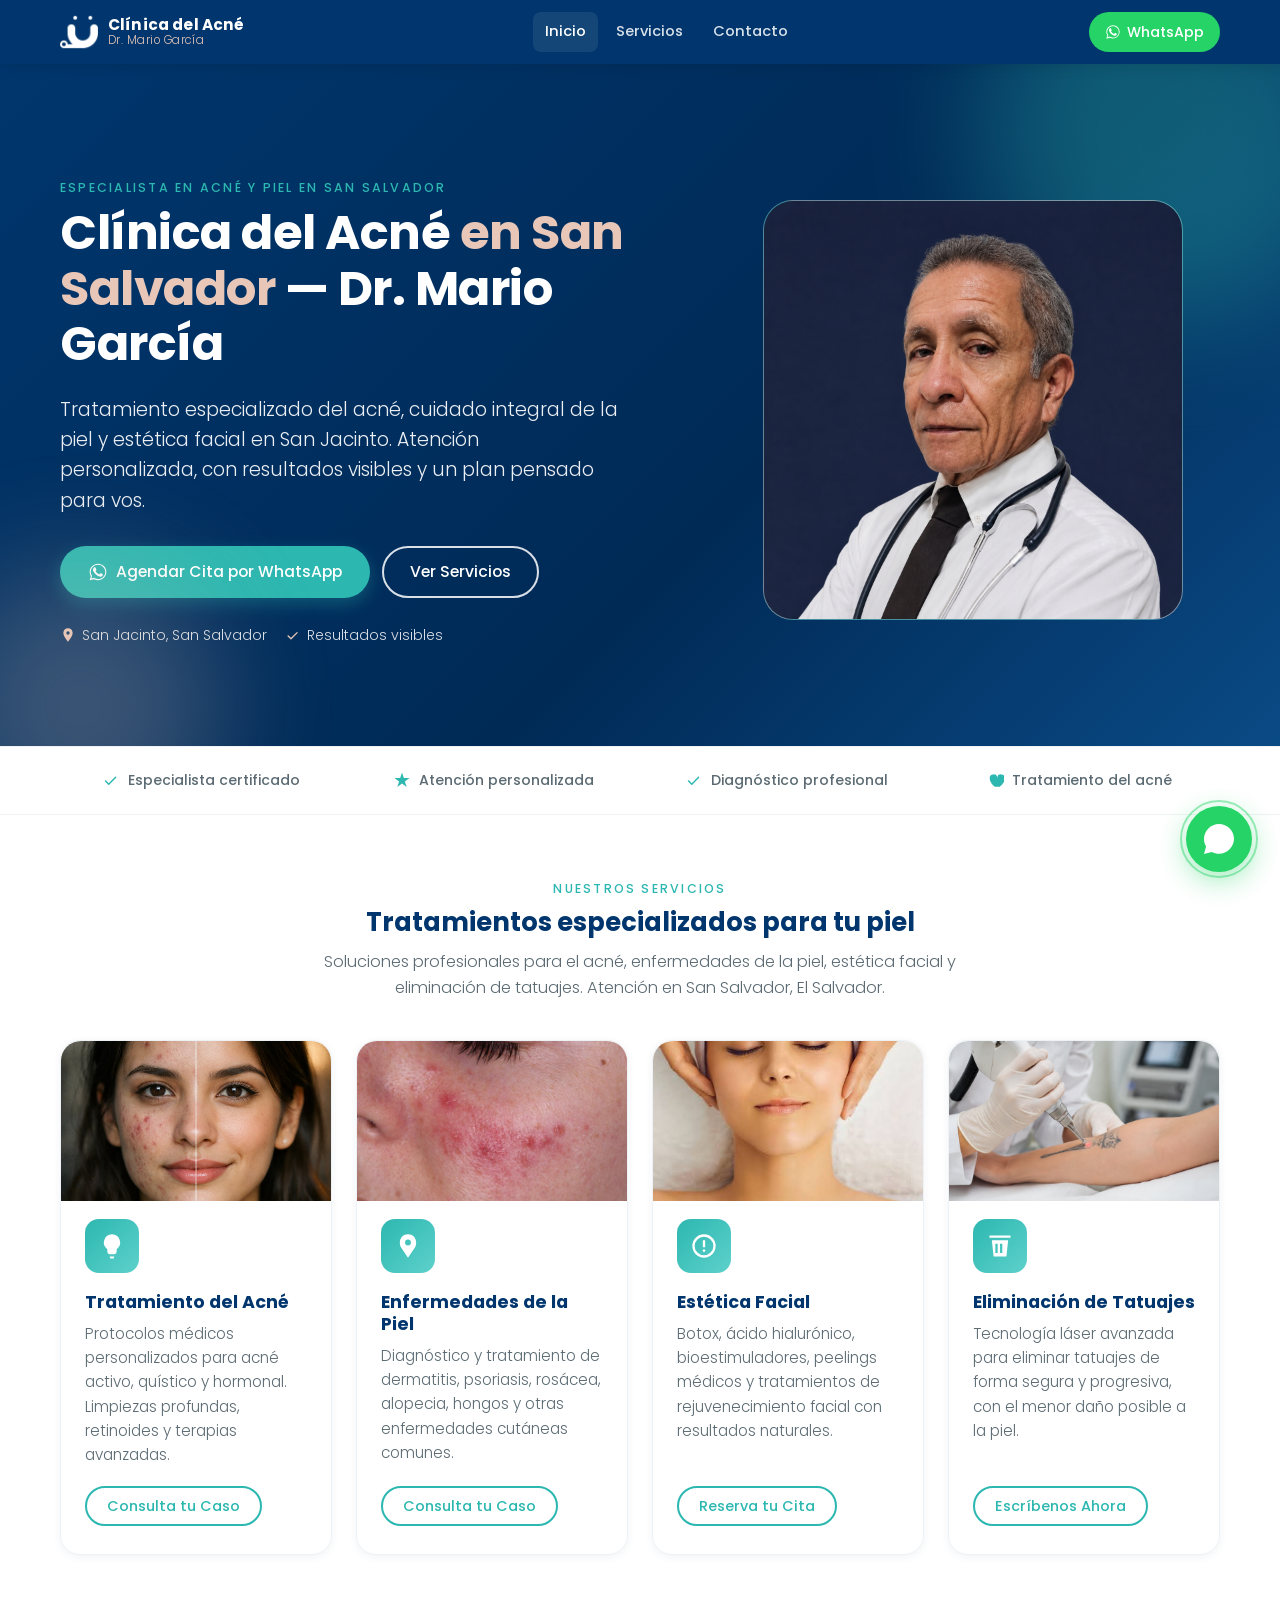
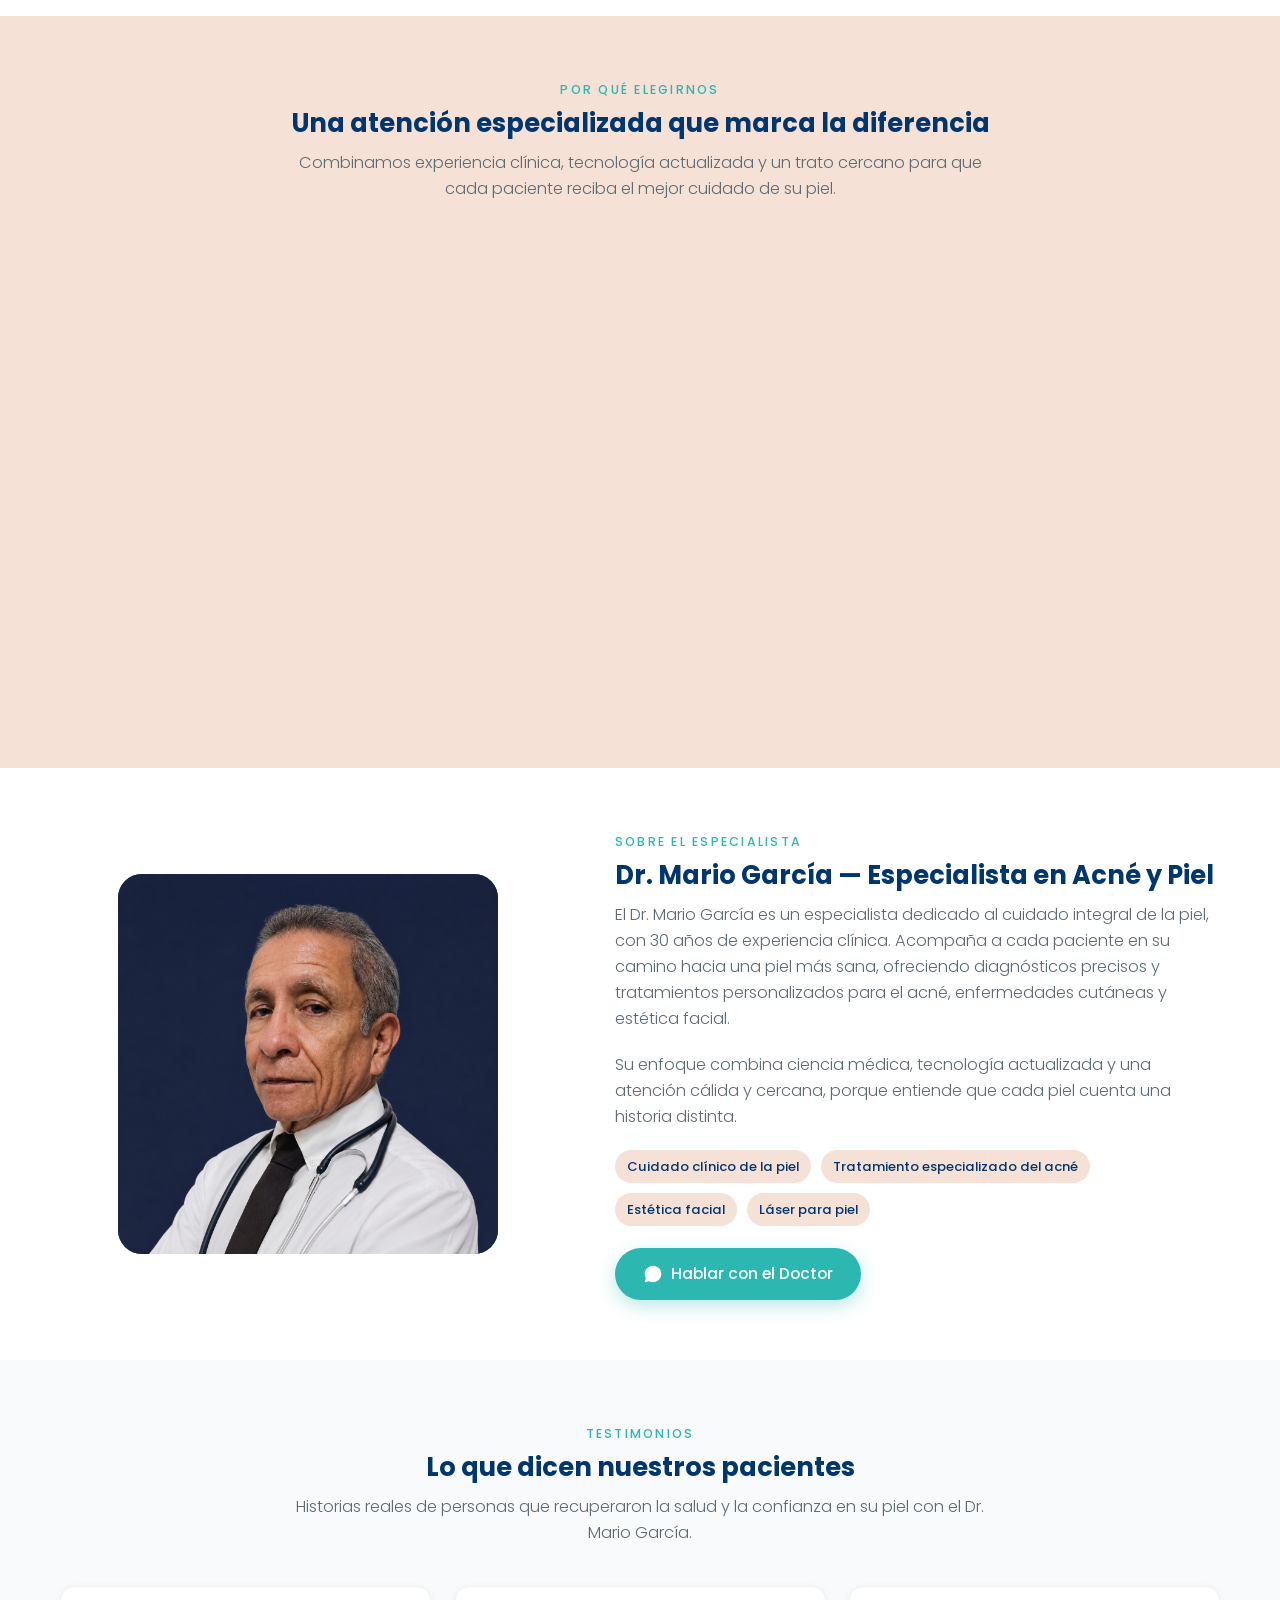
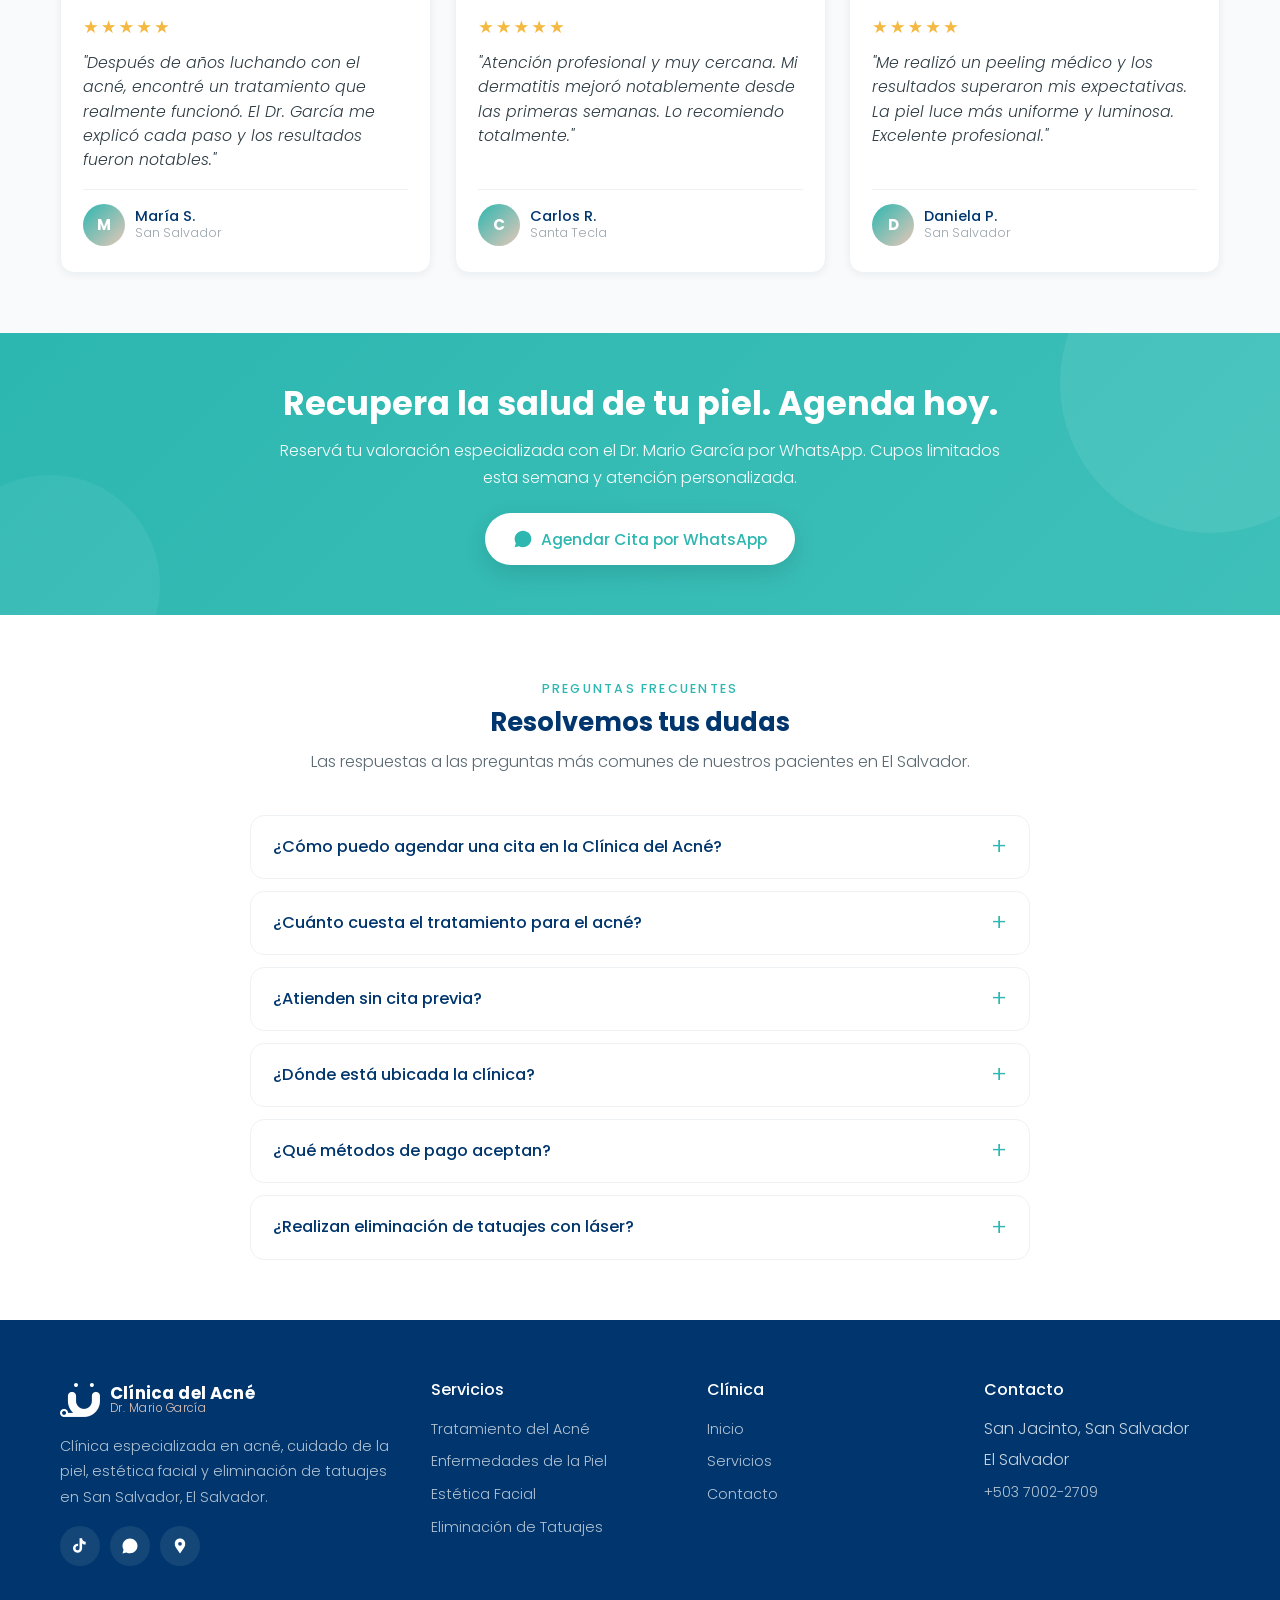
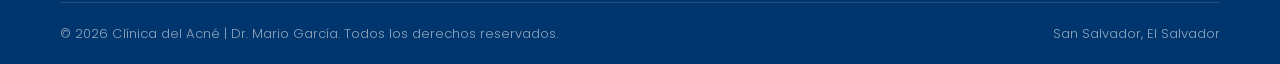
==== commit 17fa047c: "Update index.html" ====
--- a/index.html
+++ b/index.html
@@ -1,6 +1,7 @@
 <!DOCTYPE html>
 <html lang="es-SV">
 <head>
+<link rel="icon" href=" path-to-my-icon.png" sizes="any">
 <meta charset="UTF-8">
 <meta name="viewport" content="width=device-width, initial-scale=1.0">
 <title>Clínica del Acné | Dr. Mario García — Especialista en Acné y Piel en San Salvador</title>
